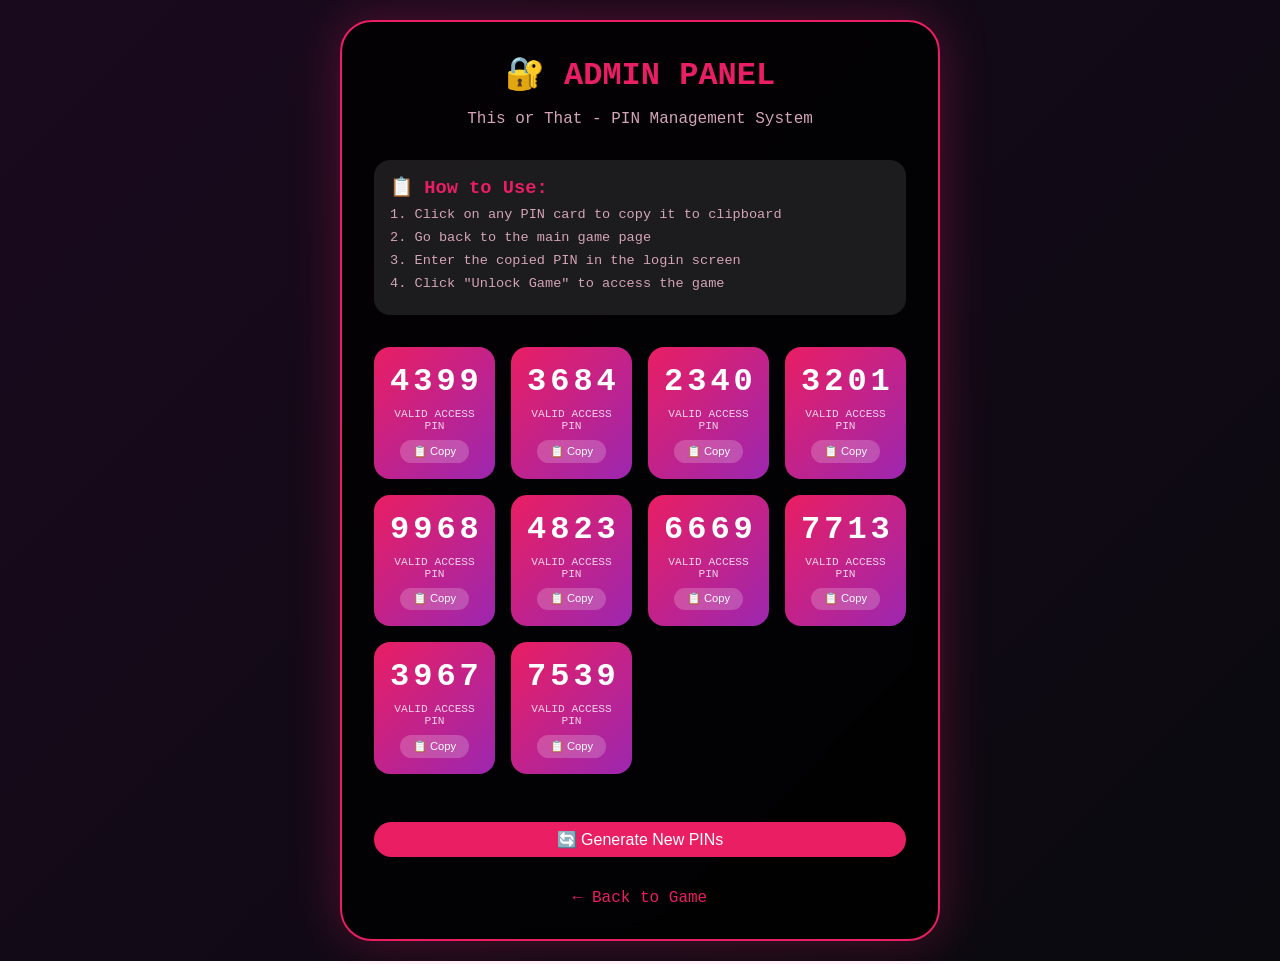
==== admin.html @ a5014558 "add admin.html -updated images" ====
<!DOCTYPE html>
<html lang="en">
<head>
  <meta charset="UTF-8">
  <meta name="viewport" content="width=device-width, initial-scale=1.0">
  <title>Admin Panel - This or That PIN Manager</title>
  <style>
    /* =====================================================
       GLOBAL STYLES & RESET
    ===================================================== */
    * {
      margin: 0;
      padding: 0;
      box-sizing: border-box;
    }

    /* =====================================================
       BODY BACKGROUND - Premium Dark Gradient
    ===================================================== */
    body {
      background: linear-gradient(135deg, #1a0a1e, #0a0a0f);
      font-family: 'Courier New', monospace;
      min-height: 100vh;
      display: flex;
      align-items: center;
      justify-content: center;
      padding: 20px;
    }

    /* =====================================================
       ADMIN CONTAINER - Glassmorphism Card
    ===================================================== */
    .admin-container {
      background: rgba(0, 0, 0, 0.85);
      backdrop-filter: blur(10px);
      border-radius: 2rem;
      padding: 2rem;
      border: 2px solid #e91e63;
      max-width: 600px;
      width: 100%;
      box-shadow: 0 0 50px rgba(233, 30, 99, 0.3);
      animation: fadeIn 0.5s ease;
    }

    /* =====================================================
       TYPOGRAPHY
    ===================================================== */
    h1 {
      color: #e91e63;
      text-align: center;
      margin-bottom: 1rem;
      font-size: 2rem;
    }

    .subtitle {
      text-align: center;
      color: #d4a5b5;
      margin-bottom: 2rem;
    }

    /* =====================================================
       PIN GRID - Display PIN Cards
    ===================================================== */
    .pin-grid {
      display: grid;
      grid-template-columns: repeat(auto-fit, minmax(120px, 1fr));
      gap: 1rem;
      margin: 2rem 0;
    }

    /* PIN Card - Individual PIN Display */
    .pin-card {
      background: linear-gradient(135deg, #e91e63, #9c27b0);
      border-radius: 1rem;
      padding: 1rem;
      text-align: center;
      cursor: pointer;
      transition: transform 0.2s, box-shadow 0.2s;
    }

    .pin-card:hover {
      transform: translateY(-5px);
      box-shadow: 0 10px 25px rgba(233, 30, 99, 0.5);
    }

    .pin-number {
      font-size: 2rem;
      font-weight: bold;
      font-family: monospace;
      letter-spacing: 4px;
      color: white;
    }

    .pin-label {
      font-size: 0.7rem;
      color: rgba(255,255,255,0.8);
      margin-top: 0.5rem;
    }

    /* Copy Button */
    .copy-btn {
      background: rgba(255,255,255,0.2);
      border: none;
      color: white;
      padding: 0.3rem 0.8rem;
      border-radius: 2rem;
      margin-top: 0.5rem;
      cursor: pointer;
      font-size: 0.7rem;
      transition: 0.2s;
    }

    .copy-btn:hover {
      background: rgba(255,255,255,0.4);
    }

    /* =====================================================
       INSTRUCTIONS SECTION
    ===================================================== */
    .instructions {
      background: rgba(255,255,255,0.1);
      padding: 1rem;
      border-radius: 1rem;
      margin-top: 1rem;
    }

    .instructions h3 {
      color: #e91e63;
      margin-bottom: 0.5rem;
    }

    .instructions p {
      color: #d4a5b5;
      font-size: 0.85rem;
      margin: 0.5rem 0;
    }

    /* =====================================================
       BUTTONS & LINKS
    ===================================================== */
    .back-link {
      display: inline-block;
      margin-top: 1rem;
      color: #e91e63;
      text-decoration: none;
      text-align: center;
      width: 100%;
    }

    .back-link:hover {
      text-decoration: underline;
    }

    .refresh-btn {
      background: #e91e63;
      border: none;
      color: white;
      padding: 0.5rem 1rem;
      border-radius: 2rem;
      cursor: pointer;
      margin-top: 1rem;
      width: 100%;
      font-size: 1rem;
    }

    .refresh-btn:hover {
      background: #c2185b;
    }

    /* =====================================================
       STATUS MESSAGES
    ===================================================== */
    .status {
      text-align: center;
      margin-top: 1rem;
      color: #4caf50;
      font-size: 0.8rem;
    }

    /* =====================================================
       ANIMATIONS
    ===================================================== */
    @keyframes fadeIn {
      from { opacity: 0; transform: translateY(20px); }
      to { opacity: 1; transform: translateY(0); }
    }
  </style>
</head>
<body>
  <div class="admin-container">
    <h1>🔐 ADMIN PANEL</h1>
    <div class="subtitle">This or That - PIN Management System</div>

    <!-- Instructions Section - Tells admin how to use the system -->
    <div class="instructions">
      <h3>📋 How to Use:</h3>
      <p>1. Click on any PIN card to copy it to clipboard</p>
      <p>2. Go back to the main game page</p>
      <p>3. Enter the copied PIN in the login screen</p>
      <p>4. Click "Unlock Game" to access the game</p>
    </div>

    <!-- PIN Grid - All valid PINs will be displayed here -->
    <div class="pin-grid" id="pinGrid"></div>

    <!-- Refresh Button - Generate new set of PINs -->
    <button class="refresh-btn" id="refreshPinsBtn">
      🔄 Generate New PINs
    </button>

    <!-- Status Message Area - Shows copy/generation status -->
    <div class="status" id="statusMsg"></div>

    <!-- Back Link - Return to main game -->
    <a href="index.html" class="back-link">← Back to Game</a>
  </div>

  <script>
    /* =====================================================
       PIN GENERATION FUNCTION
       Generates 10 random 4-digit secure PINs
       - Avoids sequential numbers (1234, 4321, etc.)
       - Avoids repeating numbers (1111, 2222, etc.)
       - Avoids year numbers (1990-2025)
    ===================================================== */
    function generateSecurePins() {
      const pins = new Set();  // Use Set to avoid duplicates
      
      while (pins.size < 10) {  // Generate until we have 10 unique PINs
        let pin = Math.floor(1000 + Math.random() * 9000);  // Random between 1000-9999
        const pinStr = pin.toString();
        
        // Check for invalid PIN patterns
        const isSequential = pinStr === "1234" || pinStr === "4321" || pinStr === "5678" || pinStr === "9876";
        const isRepeating = /^(\d)\1{3}$/.test(pinStr);  // Checks for 1111, 2222, etc.
        const isYear = (pin >= 1900 && pin <= 2025);     // Avoids year numbers
        
        // Only add valid PINs
        if (!isSequential && !isRepeating && !isYear) {
          pins.add(pin);
        }
      }
      return Array.from(pins);  // Convert Set to Array
    }

    /* =====================================================
       STORAGE FUNCTIONS
       Save and load PINs from localStorage
       This ensures PINs persist across page reloads
    ===================================================== */
    
    // Save PINs to both localStorage and sessionStorage
    function savePinsToStorage(pins) {
      localStorage.setItem('valid_game_pins', JSON.stringify(pins));
      sessionStorage.setItem('valid_game_pins', JSON.stringify(pins));
    }

    // Load PINs from localStorage
    function loadPinsFromStorage() {
      const stored = localStorage.getItem('valid_game_pins');
      if (stored) {
        return JSON.parse(stored);
      }
      return null;  // No stored PINs found
    }

    /* =====================================================
       RENDER FUNCTION
       Displays all valid PINs as interactive cards
    ===================================================== */
    let currentPins = [];  // Store current PINs globally
    
    function renderPins(pins) {
      const grid = document.getElementById('pinGrid');
      if (!grid) return;
      
      // Generate HTML for each PIN card
      grid.innerHTML = pins.map(pin => `
        <div class="pin-card" data-pin="${pin}">
          <div class="pin-number">${pin}</div>
          <div class="pin-label">VALID ACCESS PIN</div>
          <button class="copy-btn" onclick="copyPin('${pin}')">📋 Copy</button>
        </div>
      `).join('');
    }

    /* =====================================================
       COPY FUNCTION - Global for onclick access
       Copies PIN to clipboard and shows status message
    ===================================================== */
    window.copyPin = function(pin) {
      navigator.clipboard.writeText(pin.toString()).then(() => {
        const status = document.getElementById('statusMsg');
        if (status) {
          status.innerHTML = `✅ PIN ${pin} copied to clipboard!`;
          status.style.color = '#4caf50';
          setTimeout(() => {
            status.innerHTML = '';
          }, 2000);
        }
      }).catch(() => {
        // Fallback if clipboard API fails
        const status = document.getElementById('statusMsg');
        if (status) {
          status.innerHTML = '❌ Failed to copy. Please select manually.';
          status.style.color = '#ff4444';
        }
      });
    };

    /* =====================================================
       INITIALIZATION FUNCTION
       Sets up the admin panel on page load
    ===================================================== */
    function initAdmin() {
      // Try to load existing PINs from storage
      let pins = loadPinsFromStorage();
      
      // If no PINs exist, generate new ones
      if (!pins || pins.length === 0) {
        pins = generateSecurePins();
        savePinsToStorage(pins);
      }
      
      currentPins = pins;  // Store for potential refresh
      renderPins(pins);    // Display PINs on page
      
      // Log to browser console for easy access (developer mode)
      console.log('%c🔑 ADMIN PANEL - VALID PINS:', 'color: #e91e63; font-size: 16px; font-weight: bold;');
      console.log('%c' + pins.join(' | '), 'color: #4caf50; font-size: 14px; font-family: monospace;');
      console.log('%c💡 Share these PINs with authorized users', 'color: #ff9800; font-size: 12px;');
    }

    /* =====================================================
       REFRESH PIN FUNCTION
       Generates completely new set of PINs
       Old PINs become invalid immediately
    ===================================================== */
    const refreshBtn = document.getElementById('refreshPinsBtn');
    if (refreshBtn) {
      refreshBtn.addEventListener('click', () => {
        // Generate brand new PINs
        const newPins = generateSecurePins();
        
        // Save to storage (overwrites old PINs)
        savePinsToStorage(newPins);
        currentPins = newPins;
        
        // Re-render the display
        renderPins(newPins);
        
        // Show success message
        const status = document.getElementById('statusMsg');
        if (status) {
          status.innerHTML = '🔄 New PINs generated! Old PINs are no longer valid.';
          status.style.color = '#ff9800';
          setTimeout(() => {
            status.innerHTML = '';
          }, 3000);
        }
        
        // Log new PINs to console
        console.log('%c🔄 NEW PINS GENERATED:', 'color: #ff9800; font-size: 14px; font-weight: bold;');
        console.log('%c' + newPins.join(' | '), 'color: #4caf50; font-size: 14px; font-family: monospace;');
      });
    }

    /* =====================================================
       START THE ADMIN PANEL
    ===================================================== */
    initAdmin();
  </script>
</body>
</html>
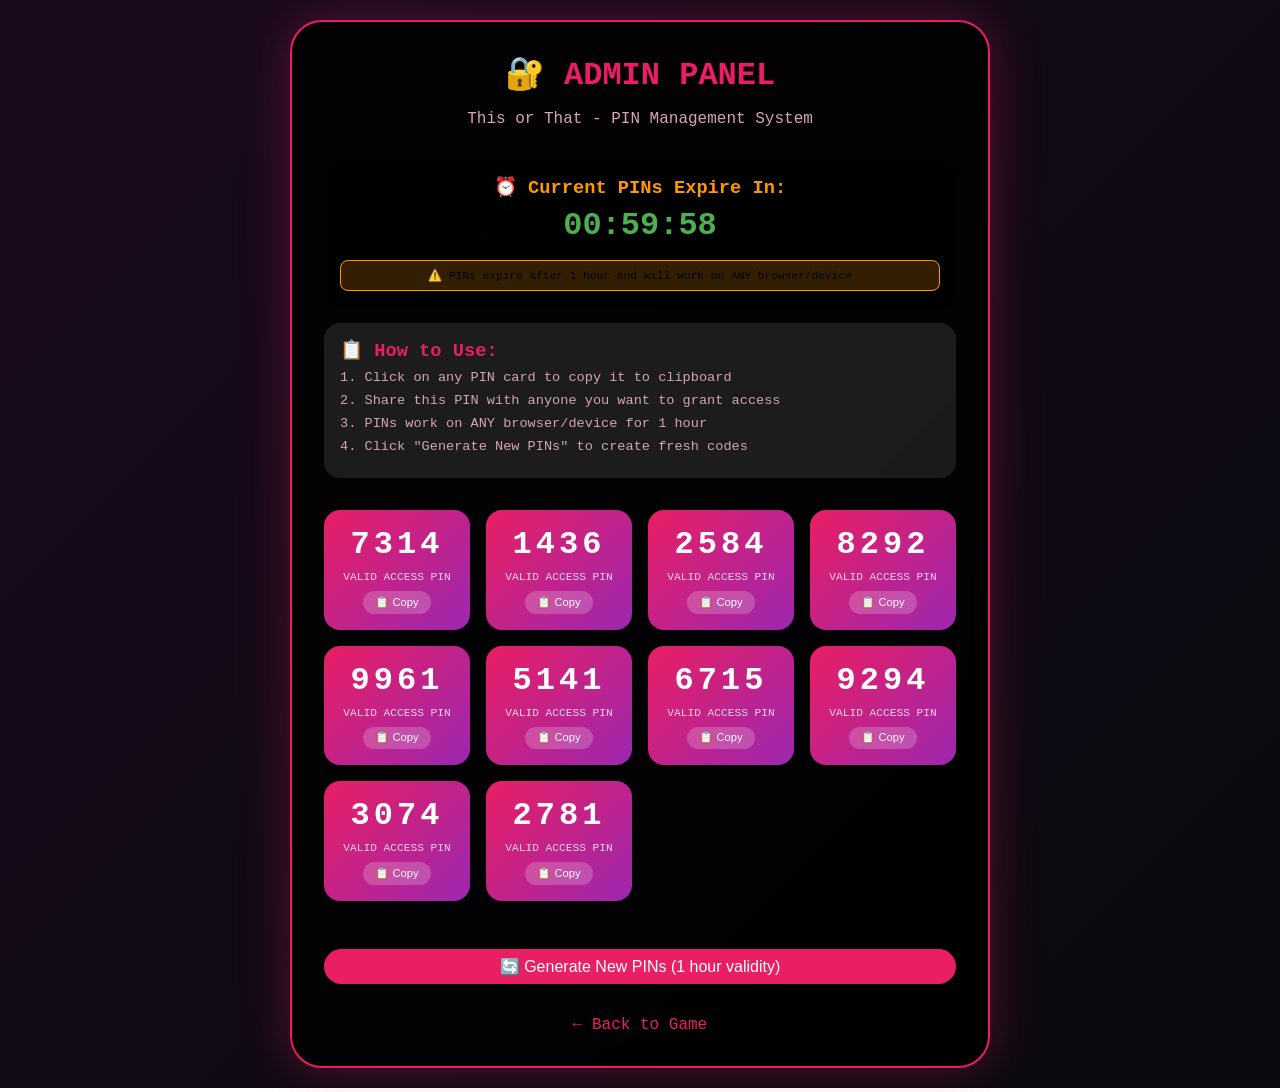
==== commit 17d4b131: "update admin.html and script.js" ====
--- a/admin.html
+++ b/admin.html
@@ -5,18 +5,12 @@
   <meta name="viewport" content="width=device-width, initial-scale=1.0">
   <title>Admin Panel - This or That PIN Manager</title>
   <style>
-    /* =====================================================
-       GLOBAL STYLES & RESET
-    ===================================================== */
     * {
       margin: 0;
       padding: 0;
       box-sizing: border-box;
     }
 
-    /* =====================================================
-       BODY BACKGROUND - Premium Dark Gradient
-    ===================================================== */
     body {
       background: linear-gradient(135deg, #1a0a1e, #0a0a0f);
       font-family: 'Courier New', monospace;
@@ -27,24 +21,17 @@
       padding: 20px;
     }
 
-    /* =====================================================
-       ADMIN CONTAINER - Glassmorphism Card
-    ===================================================== */
     .admin-container {
       background: rgba(0, 0, 0, 0.85);
       backdrop-filter: blur(10px);
       border-radius: 2rem;
       padding: 2rem;
       border: 2px solid #e91e63;
-      max-width: 600px;
+      max-width: 700px;
       width: 100%;
       box-shadow: 0 0 50px rgba(233, 30, 99, 0.3);
-      animation: fadeIn 0.5s ease;
-    }
-
-    /* =====================================================
-       TYPOGRAPHY
-    ===================================================== */
+    }
+
     h1 {
       color: #e91e63;
       text-align: center;
@@ -58,9 +45,27 @@
       margin-bottom: 2rem;
     }
 
-    /* =====================================================
-       PIN GRID - Display PIN Cards
-    ===================================================== */
+    /* Timer Display */
+    .timer-info {
+      background: rgba(0, 0, 0, 0.5);
+      border-radius: 1rem;
+      padding: 1rem;
+      margin-bottom: 1rem;
+      text-align: center;
+    }
+
+    .timer-info h3 {
+      color: #ff9800;
+      margin-bottom: 0.5rem;
+    }
+
+    .countdown {
+      font-size: 2rem;
+      font-weight: bold;
+      color: #ff9800;
+      font-family: monospace;
+    }
+
     .pin-grid {
       display: grid;
       grid-template-columns: repeat(auto-fit, minmax(120px, 1fr));
@@ -68,7 +73,6 @@
       margin: 2rem 0;
     }
 
-    /* PIN Card - Individual PIN Display */
     .pin-card {
       background: linear-gradient(135deg, #e91e63, #9c27b0);
       border-radius: 1rem;
@@ -97,7 +101,6 @@
       margin-top: 0.5rem;
     }
 
-    /* Copy Button */
     .copy-btn {
       background: rgba(255,255,255,0.2);
       border: none;
@@ -114,9 +117,6 @@
       background: rgba(255,255,255,0.4);
     }
 
-    /* =====================================================
-       INSTRUCTIONS SECTION
-    ===================================================== */
     .instructions {
       background: rgba(255,255,255,0.1);
       padding: 1rem;
@@ -135,9 +135,6 @@
       margin: 0.5rem 0;
     }
 
-    /* =====================================================
-       BUTTONS & LINKS
-    ===================================================== */
     .back-link {
       display: inline-block;
       margin-top: 1rem;
@@ -167,9 +164,6 @@
       background: #c2185b;
     }
 
-    /* =====================================================
-       STATUS MESSAGES
-    ===================================================== */
     .status {
       text-align: center;
       margin-top: 1rem;
@@ -177,12 +171,23 @@
       font-size: 0.8rem;
     }
 
-    /* =====================================================
-       ANIMATIONS
-    ===================================================== */
+    .expiry-warning {
+      background: rgba(255, 152, 0, 0.2);
+      border: 1px solid #ff9800;
+      border-radius: 0.5rem;
+      padding: 0.5rem;
+      margin-top: 1rem;
+      font-size: 0.7rem;
+      text-align: center;
+    }
+
     @keyframes fadeIn {
       from { opacity: 0; transform: translateY(20px); }
       to { opacity: 1; transform: translateY(0); }
+    }
+
+    .admin-container {
+      animation: fadeIn 0.5s ease;
     }
   </style>
 </head>
@@ -191,90 +196,150 @@
     <h1>🔐 ADMIN PANEL</h1>
     <div class="subtitle">This or That - PIN Management System</div>
 
-    <!-- Instructions Section - Tells admin how to use the system -->
+    <!-- Timer Display -->
+    <div class="timer-info">
+      <h3>⏰ Current PINs Expire In:</h3>
+      <div class="countdown" id="countdownTimer">01:00:00</div>
+      <div class="expiry-warning">
+        ⚠️ PINs expire after 1 hour and will work on ANY browser/device
+      </div>
+    </div>
+
     <div class="instructions">
       <h3>📋 How to Use:</h3>
       <p>1. Click on any PIN card to copy it to clipboard</p>
-      <p>2. Go back to the main game page</p>
-      <p>3. Enter the copied PIN in the login screen</p>
-      <p>4. Click "Unlock Game" to access the game</p>
+      <p>2. Share this PIN with anyone you want to grant access</p>
+      <p>3. PINs work on ANY browser/device for 1 hour</p>
+      <p>4. Click "Generate New PINs" to create fresh codes</p>
     </div>
 
-    <!-- PIN Grid - All valid PINs will be displayed here -->
     <div class="pin-grid" id="pinGrid"></div>
 
-    <!-- Refresh Button - Generate new set of PINs -->
     <button class="refresh-btn" id="refreshPinsBtn">
-      🔄 Generate New PINs
+      🔄 Generate New PINs (1 hour validity)
     </button>
 
-    <!-- Status Message Area - Shows copy/generation status -->
     <div class="status" id="statusMsg"></div>
 
-    <!-- Back Link - Return to main game -->
     <a href="index.html" class="back-link">← Back to Game</a>
   </div>
 
   <script>
-    /* =====================================================
-       PIN GENERATION FUNCTION
-       Generates 10 random 4-digit secure PINs
-       - Avoids sequential numbers (1234, 4321, etc.)
-       - Avoids repeating numbers (1111, 2222, etc.)
-       - Avoids year numbers (1990-2025)
-    ===================================================== */
+    // Storage key for cross-browser PINs
+    const PIN_STORAGE_KEY = 'global_game_pins';
+    const PIN_EXPIRY_KEY = 'pin_expiry_time';
+
+    /**
+     * Generates random secure PINs
+     */
     function generateSecurePins() {
-      const pins = new Set();  // Use Set to avoid duplicates
-      
-      while (pins.size < 10) {  // Generate until we have 10 unique PINs
-        let pin = Math.floor(1000 + Math.random() * 9000);  // Random between 1000-9999
+      const pins = new Set();
+      while (pins.size < 10) {
+        let pin = Math.floor(1000 + Math.random() * 9000);
         const pinStr = pin.toString();
-        
-        // Check for invalid PIN patterns
         const isSequential = pinStr === "1234" || pinStr === "4321" || pinStr === "5678" || pinStr === "9876";
-        const isRepeating = /^(\d)\1{3}$/.test(pinStr);  // Checks for 1111, 2222, etc.
-        const isYear = (pin >= 1900 && pin <= 2025);     // Avoids year numbers
-        
-        // Only add valid PINs
+        const isRepeating = /^(\d)\1{3}$/.test(pinStr);
+        const isYear = (pin >= 1900 && pin <= 2025);
         if (!isSequential && !isRepeating && !isYear) {
           pins.add(pin);
         }
       }
-      return Array.from(pins);  // Convert Set to Array
-    }
-
-    /* =====================================================
-       STORAGE FUNCTIONS
-       Save and load PINs from localStorage
-       This ensures PINs persist across page reloads
-    ===================================================== */
-    
-    // Save PINs to both localStorage and sessionStorage
-    function savePinsToStorage(pins) {
-      localStorage.setItem('valid_game_pins', JSON.stringify(pins));
-      sessionStorage.setItem('valid_game_pins', JSON.stringify(pins));
-    }
-
-    // Load PINs from localStorage
-    function loadPinsFromStorage() {
-      const stored = localStorage.getItem('valid_game_pins');
+      return Array.from(pins);
+    }
+
+    /**
+     * Saves PINs with 1-hour expiry timestamp
+     */
+    function savePinsWithExpiry(pins) {
+      const expiryTime = Date.now() + (60 * 60 * 1000); // 1 hour from now
+      const pinData = {
+        pins: pins,
+        expiry: expiryTime,
+        createdAt: Date.now()
+      };
+      localStorage.setItem(PIN_STORAGE_KEY, JSON.stringify(pinData));
+      sessionStorage.setItem(PIN_STORAGE_KEY, JSON.stringify(pinData));
+      // Also store in window object for same-tab access
+      window._globalPins = pinData;
+      return expiryTime;
+    }
+
+    /**
+     * Loads PINs and checks if they're still valid
+     */
+    function loadValidPins() {
+      // Try to load from localStorage first
+      let pinData = null;
+      const stored = localStorage.getItem(PIN_STORAGE_KEY);
       if (stored) {
-        return JSON.parse(stored);
-      }
-      return null;  // No stored PINs found
-    }
-
-    /* =====================================================
-       RENDER FUNCTION
-       Displays all valid PINs as interactive cards
-    ===================================================== */
-    let currentPins = [];  // Store current PINs globally
-    
-    function renderPins(pins) {
+        pinData = JSON.parse(stored);
+      }
+      
+      // If not in localStorage, check sessionStorage
+      if (!pinData) {
+        const sessionStored = sessionStorage.getItem(PIN_STORAGE_KEY);
+        if (sessionStored) {
+          pinData = JSON.parse(sessionStored);
+        }
+      }
+      
+      // Check if window has global pins
+      if (!pinData && window._globalPins) {
+        pinData = window._globalPins;
+      }
+      
+      // If no stored PINs or expired, generate new ones
+      if (!pinData || !pinData.pins || pinData.pins.length === 0 || Date.now() > pinData.expiry) {
+        const newPins = generateSecurePins();
+        const expiry = savePinsWithExpiry(newPins);
+        return { pins: newPins, expiry: expiry };
+      }
+      
+      return { pins: pinData.pins, expiry: pinData.expiry };
+    }
+
+    /**
+     * Updates the countdown timer display
+     */
+    function updateCountdown(expiryTime) {
+      const timerElement = document.getElementById('countdownTimer');
+      if (!timerElement) return;
+      
+      const update = () => {
+        const now = Date.now();
+        const remaining = expiryTime - now;
+        
+        if (remaining <= 0) {
+          timerElement.textContent = '00:00:00';
+          timerElement.style.color = '#ff4444';
+          return;
+        }
+        
+        const hours = Math.floor(remaining / (1000 * 60 * 60));
+        const minutes = Math.floor((remaining % (1000 * 60 * 60)) / (1000 * 60));
+        const seconds = Math.floor((remaining % (1000 * 60)) / 1000);
+        
+        timerElement.textContent = `${String(hours).padStart(2, '0')}:${String(minutes).padStart(2, '0')}:${String(seconds).padStart(2, '0')}`;
+        
+        if (remaining < 600000) { // Less than 10 minutes
+          timerElement.style.color = '#ff9800';
+        } else {
+          timerElement.style.color = '#4caf50';
+        }
+      };
+      
+      update();
+      const interval = setInterval(update, 1000);
+      return interval;
+    }
+
+    /**
+     * Renders PINs to the grid
+     */
+    function renderPins(pins, expiryTime) {
       const grid = document.getElementById('pinGrid');
       if (!grid) return;
       
-      // Generate HTML for each PIN card
       grid.innerHTML = pins.map(pin => `
         <div class="pin-card" data-pin="${pin}">
           <div class="pin-number">${pin}</div>
@@ -282,24 +347,24 @@
           <button class="copy-btn" onclick="copyPin('${pin}')">📋 Copy</button>
         </div>
       `).join('');
-    }
-
-    /* =====================================================
-       COPY FUNCTION - Global for onclick access
-       Copies PIN to clipboard and shows status message
-    ===================================================== */
+      
+      updateCountdown(expiryTime);
+    }
+
+    /**
+     * Copies PIN to clipboard
+     */
     window.copyPin = function(pin) {
       navigator.clipboard.writeText(pin.toString()).then(() => {
         const status = document.getElementById('statusMsg');
         if (status) {
-          status.innerHTML = `✅ PIN ${pin} copied to clipboard!`;
+          status.innerHTML = `✅ PIN ${pin} copied to clipboard! Share it with anyone.`;
           status.style.color = '#4caf50';
           setTimeout(() => {
             status.innerHTML = '';
           }, 2000);
         }
       }).catch(() => {
-        // Fallback if clipboard API fails
         const status = document.getElementById('statusMsg');
         if (status) {
           status.innerHTML = '❌ Failed to copy. Please select manually.';
@@ -308,66 +373,44 @@
       });
     };
 
-    /* =====================================================
-       INITIALIZATION FUNCTION
-       Sets up the admin panel on page load
-    ===================================================== */
+    /**
+     * Refreshes PINs with new ones
+     */
+    function refreshPins() {
+      const newPins = generateSecurePins();
+      const expiryTime = savePinsWithExpiry(newPins);
+      renderPins(newPins, expiryTime);
+      
+      const status = document.getElementById('statusMsg');
+      if (status) {
+        status.innerHTML = '🔄 New PINs generated! Valid for 1 hour on ANY device.';
+        status.style.color = '#4caf50';
+        setTimeout(() => {
+          status.innerHTML = '';
+        }, 3000);
+      }
+      
+      console.log('%c🔄 NEW PINS GENERATED (Valid for 1 hour):', 'color: #ff9800; font-size: 14px; font-weight: bold;');
+      console.log('%c' + newPins.join(' | '), 'color: #4caf50; font-size: 14px; font-family: monospace;');
+    }
+
+    /**
+     * Initializes the admin panel
+     */
     function initAdmin() {
-      // Try to load existing PINs from storage
-      let pins = loadPinsFromStorage();
-      
-      // If no PINs exist, generate new ones
-      if (!pins || pins.length === 0) {
-        pins = generateSecurePins();
-        savePinsToStorage(pins);
-      }
-      
-      currentPins = pins;  // Store for potential refresh
-      renderPins(pins);    // Display PINs on page
-      
-      // Log to browser console for easy access (developer mode)
-      console.log('%c🔑 ADMIN PANEL - VALID PINS:', 'color: #e91e63; font-size: 16px; font-weight: bold;');
+      const { pins, expiry } = loadValidPins();
+      renderPins(pins, expiry);
+      
+      console.log('%c🔑 ADMIN PANEL - VALID PINS (Cross-Browser Compatible):', 'color: #e91e63; font-size: 16px; font-weight: bold;');
       console.log('%c' + pins.join(' | '), 'color: #4caf50; font-size: 14px; font-family: monospace;');
-      console.log('%c💡 Share these PINs with authorized users', 'color: #ff9800; font-size: 12px;');
-    }
-
-    /* =====================================================
-       REFRESH PIN FUNCTION
-       Generates completely new set of PINs
-       Old PINs become invalid immediately
-    ===================================================== */
-    const refreshBtn = document.getElementById('refreshPinsBtn');
-    if (refreshBtn) {
-      refreshBtn.addEventListener('click', () => {
-        // Generate brand new PINs
-        const newPins = generateSecurePins();
-        
-        // Save to storage (overwrites old PINs)
-        savePinsToStorage(newPins);
-        currentPins = newPins;
-        
-        // Re-render the display
-        renderPins(newPins);
-        
-        // Show success message
-        const status = document.getElementById('statusMsg');
-        if (status) {
-          status.innerHTML = '🔄 New PINs generated! Old PINs are no longer valid.';
-          status.style.color = '#ff9800';
-          setTimeout(() => {
-            status.innerHTML = '';
-          }, 3000);
-        }
-        
-        // Log new PINs to console
-        console.log('%c🔄 NEW PINS GENERATED:', 'color: #ff9800; font-size: 14px; font-weight: bold;');
-        console.log('%c' + newPins.join(' | '), 'color: #4caf50; font-size: 14px; font-family: monospace;');
-      });
-    }
-
-    /* =====================================================
-       START THE ADMIN PANEL
-    ===================================================== */
+      console.log('%c⏰ PINs expire at: ' + new Date(expiry).toLocaleString(), 'color: #ff9800; font-size: 12px;');
+      console.log('%c💡 These PINs work on ANY browser/device for 1 hour', 'color: #2196f3; font-size: 12px;');
+    }
+
+    // Refresh button handler
+    document.getElementById('refreshPinsBtn')?.addEventListener('click', refreshPins);
+    
+    // Initialize
     initAdmin();
   </script>
 </body>
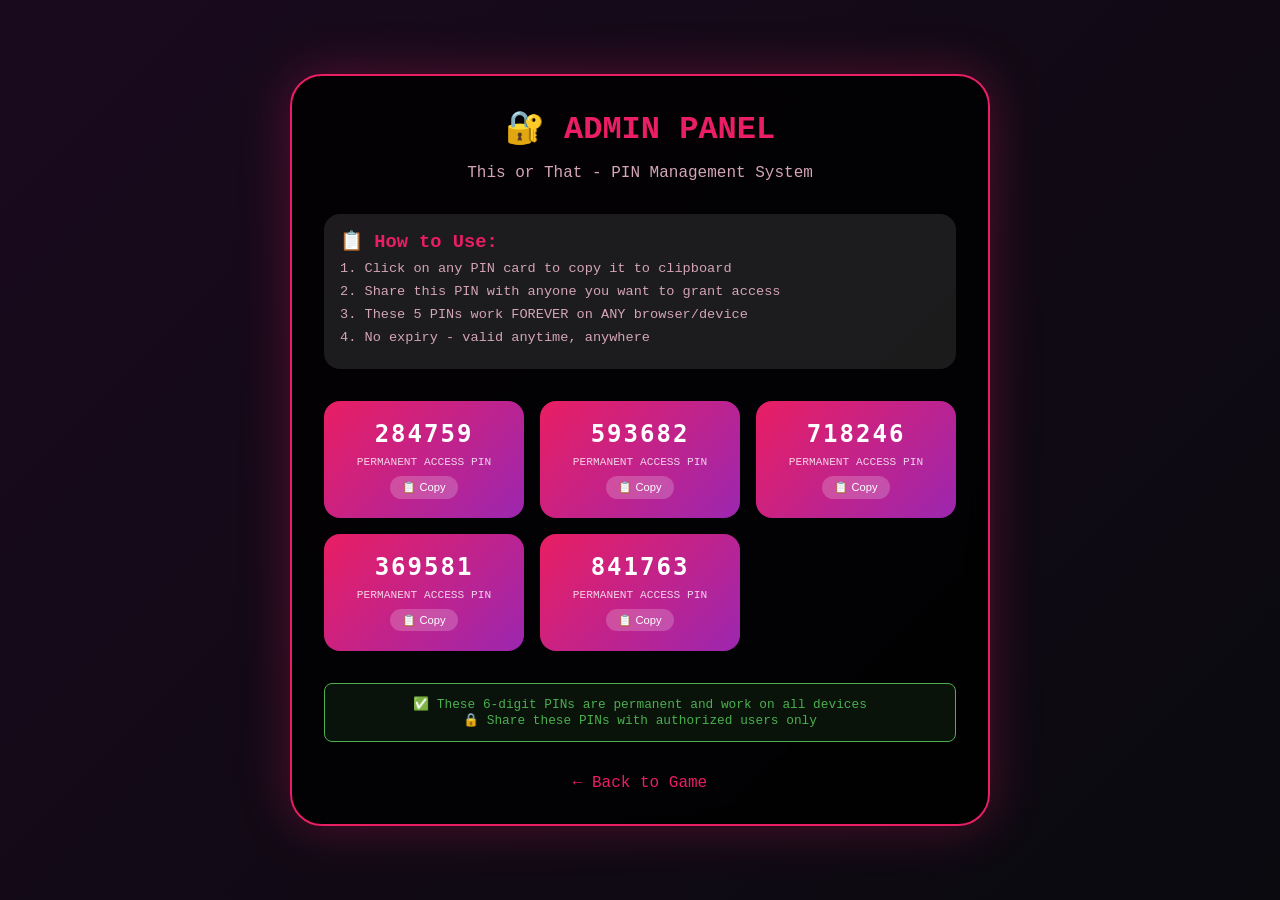
==== commit 67767236: "second update on script.js" ====
--- a/admin.html
+++ b/admin.html
@@ -45,30 +45,9 @@
       margin-bottom: 2rem;
     }
 
-    /* Timer Display */
-    .timer-info {
-      background: rgba(0, 0, 0, 0.5);
-      border-radius: 1rem;
-      padding: 1rem;
-      margin-bottom: 1rem;
-      text-align: center;
-    }
-
-    .timer-info h3 {
-      color: #ff9800;
-      margin-bottom: 0.5rem;
-    }
-
-    .countdown {
-      font-size: 2rem;
-      font-weight: bold;
-      color: #ff9800;
-      font-family: monospace;
-    }
-
     .pin-grid {
       display: grid;
-      grid-template-columns: repeat(auto-fit, minmax(120px, 1fr));
+      grid-template-columns: repeat(auto-fit, minmax(180px, 1fr));
       gap: 1rem;
       margin: 2rem 0;
     }
@@ -76,7 +55,7 @@
     .pin-card {
       background: linear-gradient(135deg, #e91e63, #9c27b0);
       border-radius: 1rem;
-      padding: 1rem;
+      padding: 1.2rem;
       text-align: center;
       cursor: pointer;
       transition: transform 0.2s, box-shadow 0.2s;
@@ -88,10 +67,10 @@
     }
 
     .pin-number {
-      font-size: 2rem;
+      font-size: 1.5rem;
       font-weight: bold;
       font-family: monospace;
-      letter-spacing: 4px;
+      letter-spacing: 2px;
       color: white;
     }
 
@@ -148,22 +127,6 @@
       text-decoration: underline;
     }
 
-    .refresh-btn {
-      background: #e91e63;
-      border: none;
-      color: white;
-      padding: 0.5rem 1rem;
-      border-radius: 2rem;
-      cursor: pointer;
-      margin-top: 1rem;
-      width: 100%;
-      font-size: 1rem;
-    }
-
-    .refresh-btn:hover {
-      background: #c2185b;
-    }
-
     .status {
       text-align: center;
       margin-top: 1rem;
@@ -171,23 +134,18 @@
       font-size: 0.8rem;
     }
 
-    .expiry-warning {
-      background: rgba(255, 152, 0, 0.2);
-      border: 1px solid #ff9800;
+    .info-box {
+      background: rgba(76, 175, 80, 0.1);
+      border: 1px solid #4caf50;
       border-radius: 0.5rem;
-      padding: 0.5rem;
-      margin-top: 1rem;
-      font-size: 0.7rem;
-      text-align: center;
-    }
-
-    @keyframes fadeIn {
-      from { opacity: 0; transform: translateY(20px); }
-      to { opacity: 1; transform: translateY(0); }
-    }
-
-    .admin-container {
-      animation: fadeIn 0.5s ease;
+      padding: 0.8rem;
+      margin-top: 1rem;
+      text-align: center;
+    }
+
+    .info-box p {
+      color: #4caf50;
+      font-size: 0.8rem;
     }
   </style>
 </head>
@@ -196,28 +154,20 @@
     <h1>🔐 ADMIN PANEL</h1>
     <div class="subtitle">This or That - PIN Management System</div>
 
-    <!-- Timer Display -->
-    <div class="timer-info">
-      <h3>⏰ Current PINs Expire In:</h3>
-      <div class="countdown" id="countdownTimer">01:00:00</div>
-      <div class="expiry-warning">
-        ⚠️ PINs expire after 1 hour and will work on ANY browser/device
-      </div>
-    </div>
-
     <div class="instructions">
       <h3>📋 How to Use:</h3>
       <p>1. Click on any PIN card to copy it to clipboard</p>
       <p>2. Share this PIN with anyone you want to grant access</p>
-      <p>3. PINs work on ANY browser/device for 1 hour</p>
-      <p>4. Click "Generate New PINs" to create fresh codes</p>
+      <p>3. These 5 PINs work FOREVER on ANY browser/device</p>
+      <p>4. No expiry - valid anytime, anywhere</p>
     </div>
 
     <div class="pin-grid" id="pinGrid"></div>
 
-    <button class="refresh-btn" id="refreshPinsBtn">
-      🔄 Generate New PINs (1 hour validity)
-    </button>
+    <div class="info-box">
+      <p>✅ These 6-digit PINs are permanent and work on all devices</p>
+      <p>🔒 Share these PINs with authorized users only</p>
+    </div>
 
     <div class="status" id="statusMsg"></div>
 
@@ -225,137 +175,30 @@
   </div>
 
   <script>
-    // Storage key for cross-browser PINs
-    const PIN_STORAGE_KEY = 'global_game_pins';
-    const PIN_EXPIRY_KEY = 'pin_expiry_time';
-
-    /**
-     * Generates random secure PINs
-     */
-    function generateSecurePins() {
-      const pins = new Set();
-      while (pins.size < 10) {
-        let pin = Math.floor(1000 + Math.random() * 9000);
-        const pinStr = pin.toString();
-        const isSequential = pinStr === "1234" || pinStr === "4321" || pinStr === "5678" || pinStr === "9876";
-        const isRepeating = /^(\d)\1{3}$/.test(pinStr);
-        const isYear = (pin >= 1900 && pin <= 2025);
-        if (!isSequential && !isRepeating && !isYear) {
-          pins.add(pin);
-        }
-      }
-      return Array.from(pins);
-    }
-
-    /**
-     * Saves PINs with 1-hour expiry timestamp
-     */
-    function savePinsWithExpiry(pins) {
-      const expiryTime = Date.now() + (60 * 60 * 1000); // 1 hour from now
-      const pinData = {
-        pins: pins,
-        expiry: expiryTime,
-        createdAt: Date.now()
-      };
-      localStorage.setItem(PIN_STORAGE_KEY, JSON.stringify(pinData));
-      sessionStorage.setItem(PIN_STORAGE_KEY, JSON.stringify(pinData));
-      // Also store in window object for same-tab access
-      window._globalPins = pinData;
-      return expiryTime;
-    }
-
-    /**
-     * Loads PINs and checks if they're still valid
-     */
-    function loadValidPins() {
-      // Try to load from localStorage first
-      let pinData = null;
-      const stored = localStorage.getItem(PIN_STORAGE_KEY);
-      if (stored) {
-        pinData = JSON.parse(stored);
-      }
-      
-      // If not in localStorage, check sessionStorage
-      if (!pinData) {
-        const sessionStored = sessionStorage.getItem(PIN_STORAGE_KEY);
-        if (sessionStored) {
-          pinData = JSON.parse(sessionStored);
-        }
-      }
-      
-      // Check if window has global pins
-      if (!pinData && window._globalPins) {
-        pinData = window._globalPins;
-      }
-      
-      // If no stored PINs or expired, generate new ones
-      if (!pinData || !pinData.pins || pinData.pins.length === 0 || Date.now() > pinData.expiry) {
-        const newPins = generateSecurePins();
-        const expiry = savePinsWithExpiry(newPins);
-        return { pins: newPins, expiry: expiry };
-      }
-      
-      return { pins: pinData.pins, expiry: pinData.expiry };
-    }
-
-    /**
-     * Updates the countdown timer display
-     */
-    function updateCountdown(expiryTime) {
-      const timerElement = document.getElementById('countdownTimer');
-      if (!timerElement) return;
-      
-      const update = () => {
-        const now = Date.now();
-        const remaining = expiryTime - now;
-        
-        if (remaining <= 0) {
-          timerElement.textContent = '00:00:00';
-          timerElement.style.color = '#ff4444';
-          return;
-        }
-        
-        const hours = Math.floor(remaining / (1000 * 60 * 60));
-        const minutes = Math.floor((remaining % (1000 * 60 * 60)) / (1000 * 60));
-        const seconds = Math.floor((remaining % (1000 * 60)) / 1000);
-        
-        timerElement.textContent = `${String(hours).padStart(2, '0')}:${String(minutes).padStart(2, '0')}:${String(seconds).padStart(2, '0')}`;
-        
-        if (remaining < 600000) { // Less than 10 minutes
-          timerElement.style.color = '#ff9800';
-        } else {
-          timerElement.style.color = '#4caf50';
-        }
-      };
-      
-      update();
-      const interval = setInterval(update, 1000);
-      return interval;
-    }
-
-    /**
-     * Renders PINs to the grid
-     */
-    function renderPins(pins, expiryTime) {
+    // STATIC PERMANENT PINS - 6 digits each, works forever
+    const PERMANENT_PINS = [
+      "284759",
+      "593682",
+      "718246",
+      "369581",
+      "841763"
+    ];
+
+    function renderPins() {
       const grid = document.getElementById('pinGrid');
       if (!grid) return;
       
-      grid.innerHTML = pins.map(pin => `
+      grid.innerHTML = PERMANENT_PINS.map(pin => `
         <div class="pin-card" data-pin="${pin}">
           <div class="pin-number">${pin}</div>
-          <div class="pin-label">VALID ACCESS PIN</div>
+          <div class="pin-label">PERMANENT ACCESS PIN</div>
           <button class="copy-btn" onclick="copyPin('${pin}')">📋 Copy</button>
         </div>
       `).join('');
-      
-      updateCountdown(expiryTime);
-    }
-
-    /**
-     * Copies PIN to clipboard
-     */
+    }
+
     window.copyPin = function(pin) {
-      navigator.clipboard.writeText(pin.toString()).then(() => {
+      navigator.clipboard.writeText(pin).then(() => {
         const status = document.getElementById('statusMsg');
         if (status) {
           status.innerHTML = `✅ PIN ${pin} copied to clipboard! Share it with anyone.`;
@@ -373,44 +216,13 @@
       });
     };
 
-    /**
-     * Refreshes PINs with new ones
-     */
-    function refreshPins() {
-      const newPins = generateSecurePins();
-      const expiryTime = savePinsWithExpiry(newPins);
-      renderPins(newPins, expiryTime);
-      
-      const status = document.getElementById('statusMsg');
-      if (status) {
-        status.innerHTML = '🔄 New PINs generated! Valid for 1 hour on ANY device.';
-        status.style.color = '#4caf50';
-        setTimeout(() => {
-          status.innerHTML = '';
-        }, 3000);
-      }
-      
-      console.log('%c🔄 NEW PINS GENERATED (Valid for 1 hour):', 'color: #ff9800; font-size: 14px; font-weight: bold;');
-      console.log('%c' + newPins.join(' | '), 'color: #4caf50; font-size: 14px; font-family: monospace;');
-    }
-
-    /**
-     * Initializes the admin panel
-     */
     function initAdmin() {
-      const { pins, expiry } = loadValidPins();
-      renderPins(pins, expiry);
-      
-      console.log('%c🔑 ADMIN PANEL - VALID PINS (Cross-Browser Compatible):', 'color: #e91e63; font-size: 16px; font-weight: bold;');
-      console.log('%c' + pins.join(' | '), 'color: #4caf50; font-size: 14px; font-family: monospace;');
-      console.log('%c⏰ PINs expire at: ' + new Date(expiry).toLocaleString(), 'color: #ff9800; font-size: 12px;');
-      console.log('%c💡 These PINs work on ANY browser/device for 1 hour', 'color: #2196f3; font-size: 12px;');
-    }
-
-    // Refresh button handler
-    document.getElementById('refreshPinsBtn')?.addEventListener('click', refreshPins);
-    
-    // Initialize
+      renderPins();
+      console.log('%c🔑 ADMIN PANEL - PERMANENT PINS:', 'color: #e91e63; font-size: 16px; font-weight: bold;');
+      console.log('%c' + PERMANENT_PINS.join(' | '), 'color: #4caf50; font-size: 14px; font-family: monospace;');
+      console.log('%c✅ These PINs work forever on ANY browser/device', 'color: #2196f3; font-size: 12px;');
+    }
+
     initAdmin();
   </script>
 </body>
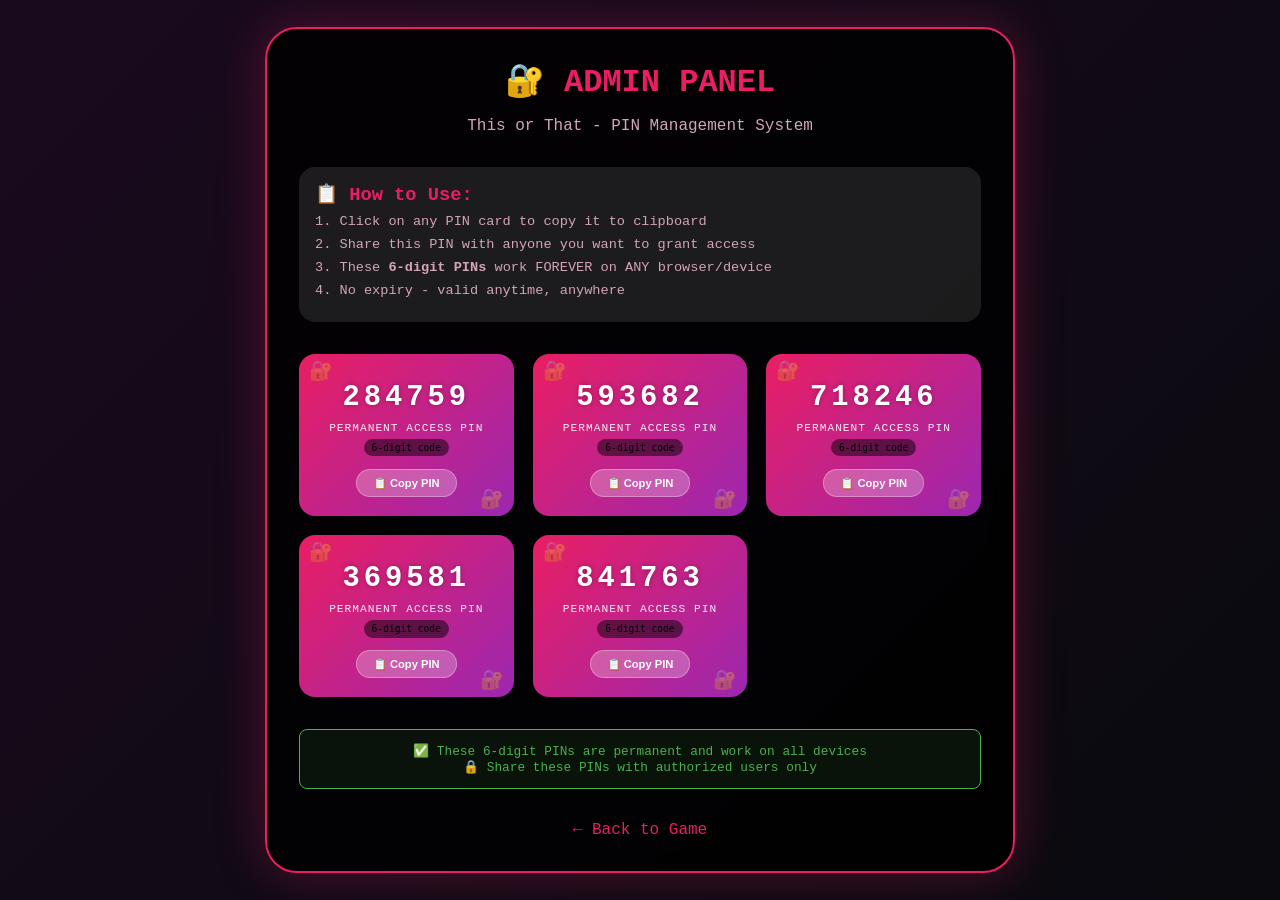
==== commit b3512d9a: "admin page" ====
--- a/admin.html
+++ b/admin.html
@@ -27,7 +27,7 @@
       border-radius: 2rem;
       padding: 2rem;
       border: 2px solid #e91e63;
-      max-width: 700px;
+      max-width: 750px;
       width: 100%;
       box-shadow: 0 0 50px rgba(233, 30, 99, 0.3);
     }
@@ -47,8 +47,8 @@
 
     .pin-grid {
       display: grid;
-      grid-template-columns: repeat(auto-fit, minmax(180px, 1fr));
-      gap: 1rem;
+      grid-template-columns: repeat(auto-fit, minmax(200px, 1fr));
+      gap: 1.2rem;
       margin: 2rem 0;
     }
 
@@ -59,6 +59,26 @@
       text-align: center;
       cursor: pointer;
       transition: transform 0.2s, box-shadow 0.2s;
+      position: relative;
+      overflow: hidden;
+    }
+
+    .pin-card::before {
+      content: '🔐';
+      position: absolute;
+      top: 5px;
+      left: 10px;
+      font-size: 1.2rem;
+      opacity: 0.3;
+    }
+
+    .pin-card::after {
+      content: '🔐';
+      position: absolute;
+      bottom: 5px;
+      right: 10px;
+      font-size: 1.2rem;
+      opacity: 0.3;
     }
 
     .pin-card:hover {
@@ -67,33 +87,39 @@
     }
 
     .pin-number {
-      font-size: 1.5rem;
+      font-size: 1.8rem;
       font-weight: bold;
-      font-family: monospace;
-      letter-spacing: 2px;
+      font-family: 'Courier New', monospace;
+      letter-spacing: 4px;
       color: white;
+      text-shadow: 0 0 5px rgba(0,0,0,0.3);
+      margin: 0.5rem 0;
     }
 
     .pin-label {
       font-size: 0.7rem;
-      color: rgba(255,255,255,0.8);
+      color: rgba(255,255,255,0.9);
       margin-top: 0.5rem;
+      text-transform: uppercase;
+      letter-spacing: 1px;
     }
 
     .copy-btn {
-      background: rgba(255,255,255,0.2);
-      border: none;
+      background: rgba(255,255,255,0.25);
+      border: 1px solid rgba(255,255,255,0.3);
       color: white;
-      padding: 0.3rem 0.8rem;
+      padding: 0.4rem 1rem;
       border-radius: 2rem;
-      margin-top: 0.5rem;
+      margin-top: 0.8rem;
       cursor: pointer;
       font-size: 0.7rem;
       transition: 0.2s;
+      font-weight: bold;
     }
 
     .copy-btn:hover {
       background: rgba(255,255,255,0.4);
+      transform: scale(1.02);
     }
 
     .instructions {
@@ -121,10 +147,12 @@
       text-decoration: none;
       text-align: center;
       width: 100%;
+      transition: 0.2s;
     }
 
     .back-link:hover {
       text-decoration: underline;
+      color: #ff6b9d;
     }
 
     .status {
@@ -132,6 +160,7 @@
       margin-top: 1rem;
       color: #4caf50;
       font-size: 0.8rem;
+      font-weight: bold;
     }
 
     .info-box {
@@ -146,6 +175,42 @@
     .info-box p {
       color: #4caf50;
       font-size: 0.8rem;
+    }
+
+    /* Badge for PIN length */
+    .pin-badge {
+      display: inline-block;
+      background: rgba(0,0,0,0.5);
+      padding: 0.2rem 0.5rem;
+      border-radius: 2rem;
+      font-size: 0.6rem;
+      margin-top: 0.3rem;
+      font-family: monospace;
+    }
+
+    /* Responsive */
+    @media (max-width: 550px) {
+      .admin-container {
+        padding: 1.5rem;
+      }
+      .pin-number {
+        font-size: 1.4rem;
+        letter-spacing: 2px;
+      }
+      .pin-grid {
+        grid-template-columns: 1fr;
+        gap: 1rem;
+      }
+    }
+
+    /* Animation for copy feedback */
+    @keyframes pulse {
+      0%, 100% { transform: scale(1); }
+      50% { transform: scale(0.98); }
+    }
+
+    .pin-card:active {
+      animation: pulse 0.2s ease;
     }
   </style>
 </head>
@@ -158,7 +223,7 @@
       <h3>📋 How to Use:</h3>
       <p>1. Click on any PIN card to copy it to clipboard</p>
       <p>2. Share this PIN with anyone you want to grant access</p>
-      <p>3. These 5 PINs work FOREVER on ANY browser/device</p>
+      <p>3. These <strong>6-digit PINs</strong> work FOREVER on ANY browser/device</p>
       <p>4. No expiry - valid anytime, anywhere</p>
     </div>
 
@@ -189,10 +254,11 @@
       if (!grid) return;
       
       grid.innerHTML = PERMANENT_PINS.map(pin => `
-        <div class="pin-card" data-pin="${pin}">
+        <div class="pin-card" data-pin="${pin}" onclick="copyPin('${pin}')">
           <div class="pin-number">${pin}</div>
           <div class="pin-label">PERMANENT ACCESS PIN</div>
-          <button class="copy-btn" onclick="copyPin('${pin}')">📋 Copy</button>
+          <div class="pin-badge">6-digit code</div>
+          <button class="copy-btn" onclick="event.stopPropagation(); copyPin('${pin}')">📋 Copy PIN</button>
         </div>
       `).join('');
     }
@@ -201,7 +267,7 @@
       navigator.clipboard.writeText(pin).then(() => {
         const status = document.getElementById('statusMsg');
         if (status) {
-          status.innerHTML = `✅ PIN ${pin} copied to clipboard! Share it with anyone.`;
+          status.innerHTML = `✅ 6-digit PIN ${pin} copied to clipboard! Share it with anyone.`;
           status.style.color = '#4caf50';
           setTimeout(() => {
             status.innerHTML = '';
@@ -218,9 +284,9 @@
 
     function initAdmin() {
       renderPins();
-      console.log('%c🔑 ADMIN PANEL - PERMANENT PINS:', 'color: #e91e63; font-size: 16px; font-weight: bold;');
+      console.log('%c🔑 ADMIN PANEL - PERMANENT 6-DIGIT PINS:', 'color: #e91e63; font-size: 16px; font-weight: bold;');
       console.log('%c' + PERMANENT_PINS.join(' | '), 'color: #4caf50; font-size: 14px; font-family: monospace;');
-      console.log('%c✅ These PINs work forever on ANY browser/device', 'color: #2196f3; font-size: 12px;');
+      console.log('%c✅ These 6-digit PINs work forever on ANY browser/device', 'color: #2196f3; font-size: 12px;');
     }
 
     initAdmin();
